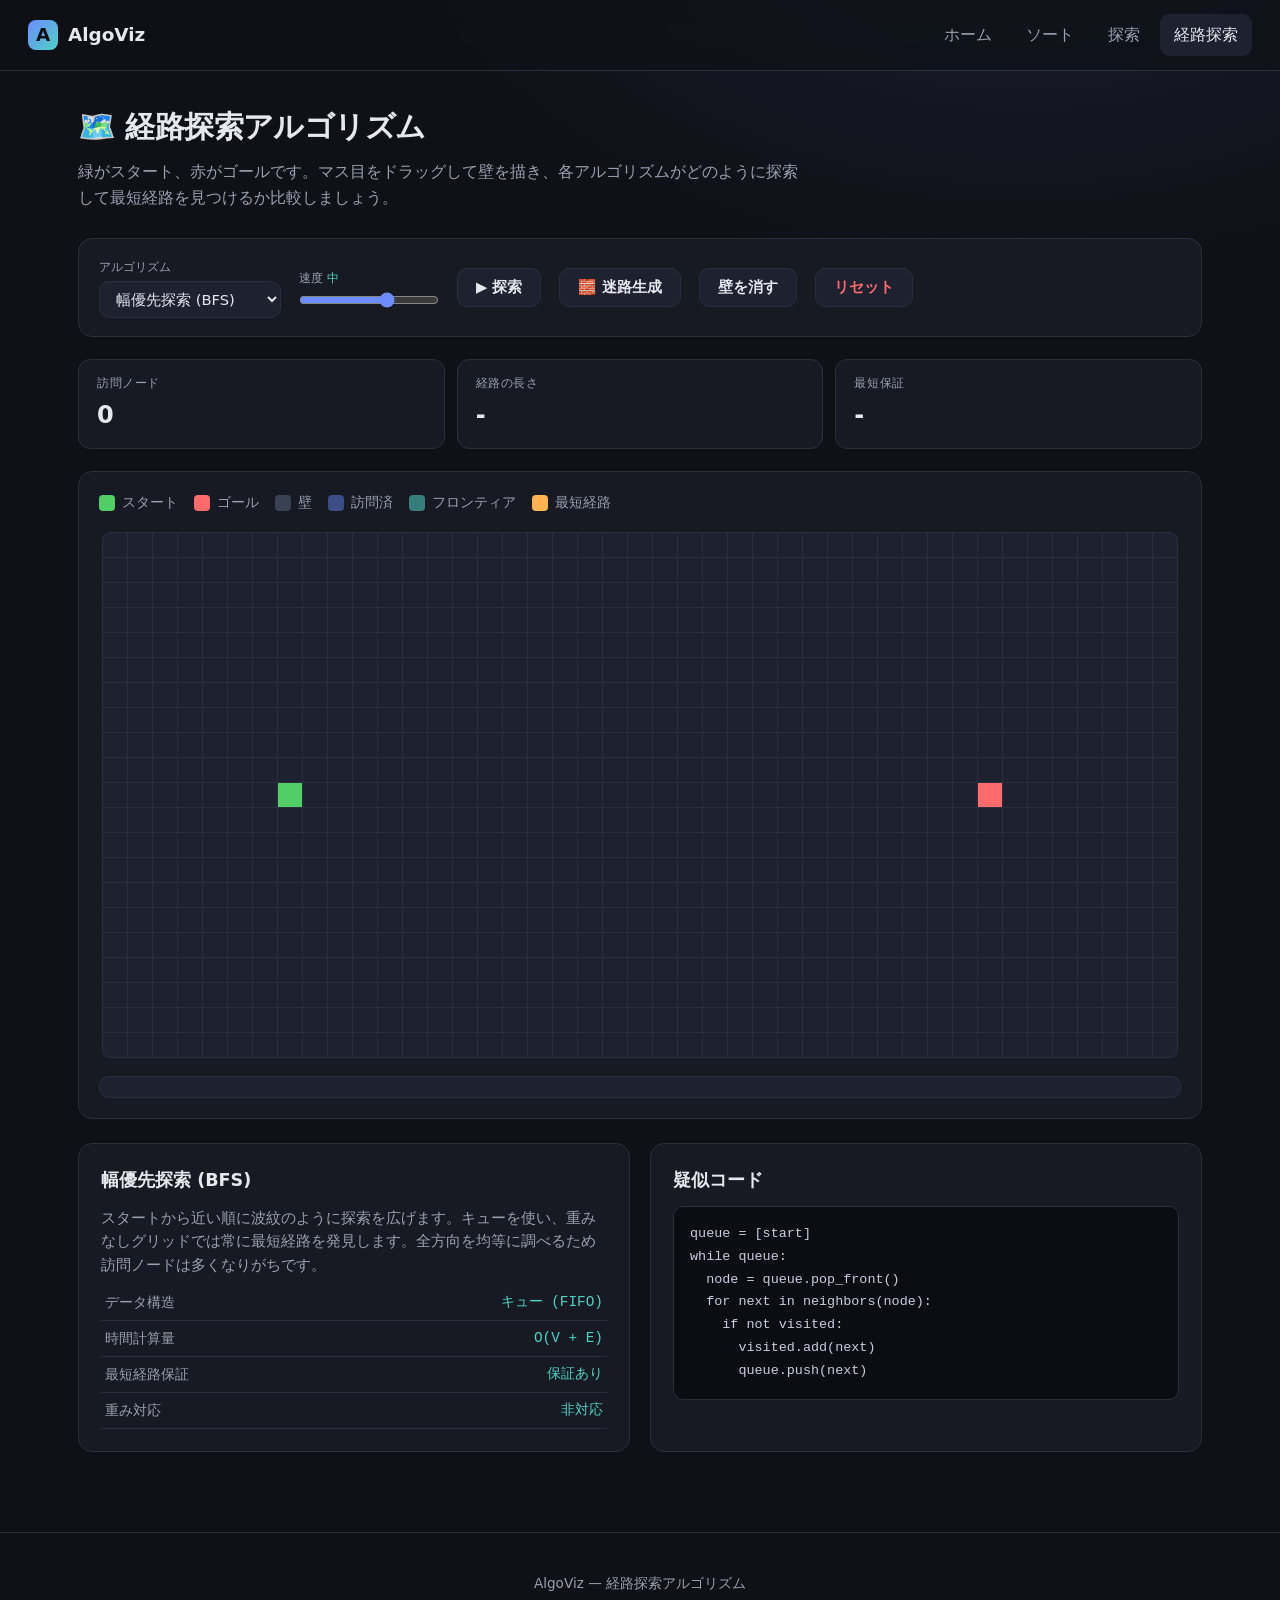
==== pathfinding.html @ 56dbacc3 "アルゴリズム可視化学習サイト AlgoViz を追加 ソート・探索・経路探索の代表的なアルゴリズムをインタラクティブに 可視化して学べる静的サイト。ビルド不要・依存ライブラリなし。  - ソート: バ" ====
<!DOCTYPE html>
<html lang="ja">
<head>
<meta charset="UTF-8">
<meta name="viewport" content="width=device-width, initial-scale=1.0">
<title>経路探索アルゴリズム — AlgoViz</title>
<link rel="stylesheet" href="css/style.css">
<link rel="icon" href="data:image/svg+xml,<svg xmlns='http://www.w3.org/2000/svg' viewBox='0 0 100 100'><text y='.9em' font-size='90'>🗺️</text></svg>">
</head>
<body>
<nav class="nav">
  <a class="brand" href="index.html"><span class="logo">A</span>AlgoViz</a>
  <a class="link" href="index.html">ホーム</a>
  <a class="link" href="sorting.html">ソート</a>
  <a class="link" href="searching.html">探索</a>
  <a class="link active" href="pathfinding.html">経路探索</a>
</nav>

<div class="container">
  <div class="page-head">
    <h1>🗺️ 経路探索アルゴリズム</h1>
    <p>緑がスタート、赤がゴールです。マス目をドラッグして壁を描き、各アルゴリズムがどのように探索して最短経路を見つけるか比較しましょう。</p>
  </div>

  <div class="panel">
    <div class="control">
      <label for="algo">アルゴリズム</label>
      <select id="algo">
        <option value="bfs">幅優先探索 (BFS)</option>
        <option value="dfs">深さ優先探索 (DFS)</option>
        <option value="dijkstra">ダイクストラ法</option>
        <option value="astar">A* (エースター)</option>
      </select>
    </div>
    <div class="control">
      <label for="speed">速度 <span class="value" id="speedVal">中</span></label>
      <input type="range" id="speed" min="1" max="100" value="65">
    </div>
    <button class="btn" id="run">▶ 探索</button>
    <button class="btn" id="maze">🧱 迷路生成</button>
    <button class="btn" id="clearWalls">壁を消す</button>
    <button class="btn danger" id="reset">リセット</button>
  </div>

  <div class="stats">
    <div class="stat"><div class="k">訪問ノード</div><div class="v" id="visited">0</div></div>
    <div class="stat"><div class="k">経路の長さ</div><div class="v" id="pathLen">-</div></div>
    <div class="stat"><div class="k">最短保証</div><div class="v" id="optimal">-</div></div>
  </div>

  <div class="viz">
    <div class="legend">
      <div class="item"><span class="sw" style="background:var(--success)"></span>スタート</div>
      <div class="item"><span class="sw" style="background:var(--danger)"></span>ゴール</div>
      <div class="item"><span class="sw" style="background:#3a4152"></span>壁</div>
      <div class="item"><span class="sw" style="background:rgba(108,140,255,.45)"></span>訪問済</div>
      <div class="item"><span class="sw" style="background:rgba(79,209,197,.55)"></span>フロンティア</div>
      <div class="item"><span class="sw" style="background:var(--accent-warm)"></span>最短経路</div>
    </div>
    <div class="grid-wrap">
      <div class="grid-board" id="board"></div>
    </div>
    <div class="msg" id="msg" style="margin-top:18px"></div>
  </div>

  <div class="info-grid">
    <div class="info-box">
      <h3 id="infoName"></h3>
      <p id="infoDesc"></p>
      <table class="complexity-table">
        <tr><td>データ構造</td><td id="cDs"></td></tr>
        <tr><td>時間計算量</td><td id="cTime"></td></tr>
        <tr><td>最短経路保証</td><td id="cOpt"></td></tr>
        <tr><td>重み対応</td><td id="cWeight"></td></tr>
      </table>
    </div>
    <div class="info-box">
      <h3>疑似コード</h3>
      <pre class="code" id="pseudo"></pre>
    </div>
  </div>
</div>

<footer class="footer">AlgoViz — 経路探索アルゴリズム</footer>
<script src="js/pathfinding.js"></script>
</body>
</html>
---- css/style.css ----
:root {
  --bg: #0f1117;
  --bg-elev: #171a23;
  --bg-elev-2: #1e2230;
  --border: #2a2f3d;
  --text: #e6e8ee;
  --text-dim: #9aa0b0;
  --accent: #6c8cff;
  --accent-2: #4fd1c5;
  --accent-warm: #ffb454;
  --danger: #ff6b6b;
  --success: #51cf66;
  --shadow: 0 8px 30px rgba(0, 0, 0, 0.35);
  --radius: 14px;
  --font: "Segoe UI", "Hiragino Kaku Gothic ProN", "Meiryo", system-ui, -apple-system, sans-serif;
  --mono: "SFMono-Regular", "Consolas", "Menlo", monospace;
}

* { box-sizing: border-box; margin: 0; padding: 0; }

html { scroll-behavior: smooth; }

body {
  font-family: var(--font);
  background: radial-gradient(1200px 800px at 80% -10%, #1b2033 0%, var(--bg) 55%);
  color: var(--text);
  line-height: 1.6;
  min-height: 100vh;
}

a { color: var(--accent); text-decoration: none; }
a:hover { color: var(--accent-2); }

/* ---------- Nav ---------- */
.nav {
  position: sticky;
  top: 0;
  z-index: 50;
  display: flex;
  align-items: center;
  gap: 6px;
  padding: 14px 28px;
  background: rgba(15, 17, 23, 0.72);
  backdrop-filter: blur(12px);
  border-bottom: 1px solid var(--border);
}
.nav .brand {
  font-weight: 700;
  font-size: 1.15rem;
  margin-right: auto;
  display: flex;
  align-items: center;
  gap: 10px;
  color: var(--text);
}
.nav .brand .logo {
  width: 30px; height: 30px;
  display: grid; place-items: center;
  border-radius: 8px;
  background: linear-gradient(135deg, var(--accent), var(--accent-2));
  color: #0b0d13; font-weight: 800;
}
.nav a.link {
  padding: 8px 14px;
  border-radius: 9px;
  color: var(--text-dim);
  font-weight: 500;
  transition: background .15s, color .15s;
}
.nav a.link:hover { background: var(--bg-elev-2); color: var(--text); }
.nav a.link.active { background: var(--bg-elev-2); color: var(--text); }

/* ---------- Layout ---------- */
.container { max-width: 1180px; margin: 0 auto; padding: 32px 28px 80px; }

.page-head { margin-bottom: 28px; }
.page-head h1 { font-size: 1.9rem; letter-spacing: -0.02em; }
.page-head p { color: var(--text-dim); margin-top: 8px; max-width: 720px; }

/* ---------- Hero ---------- */
.hero {
  text-align: center;
  padding: 70px 20px 40px;
}
.hero h1 {
  font-size: clamp(2rem, 5vw, 3.4rem);
  letter-spacing: -0.03em;
  line-height: 1.15;
  background: linear-gradient(120deg, #fff 20%, var(--accent) 60%, var(--accent-2));
  -webkit-background-clip: text;
  background-clip: text;
  color: transparent;
}
.hero p {
  color: var(--text-dim);
  font-size: 1.12rem;
  max-width: 640px;
  margin: 18px auto 0;
}
.hero .badge {
  display: inline-block;
  padding: 6px 14px;
  border-radius: 999px;
  border: 1px solid var(--border);
  background: var(--bg-elev);
  color: var(--text-dim);
  font-size: .85rem;
  margin-bottom: 22px;
}

/* ---------- Cards grid ---------- */
.grid {
  display: grid;
  grid-template-columns: repeat(auto-fill, minmax(280px, 1fr));
  gap: 20px;
  margin-top: 40px;
}
.card {
  display: block;
  background: var(--bg-elev);
  border: 1px solid var(--border);
  border-radius: var(--radius);
  padding: 24px;
  transition: transform .18s ease, border-color .18s, box-shadow .18s;
}
.card:hover {
  transform: translateY(-4px);
  border-color: var(--accent);
  box-shadow: var(--shadow);
}
.card .icon {
  width: 46px; height: 46px;
  border-radius: 12px;
  display: grid; place-items: center;
  font-size: 1.5rem;
  margin-bottom: 16px;
  background: var(--bg-elev-2);
}
.card h3 { color: var(--text); font-size: 1.2rem; }
.card p { color: var(--text-dim); margin-top: 8px; font-size: .95rem; }
.card .tags { margin-top: 14px; display: flex; flex-wrap: wrap; gap: 6px; }
.tag {
  font-size: .75rem;
  padding: 3px 9px;
  border-radius: 999px;
  background: var(--bg-elev-2);
  color: var(--text-dim);
  border: 1px solid var(--border);
}

/* ---------- Controls ---------- */
.panel {
  background: var(--bg-elev);
  border: 1px solid var(--border);
  border-radius: var(--radius);
  padding: 18px 20px;
  margin-bottom: 22px;
  display: flex;
  flex-wrap: wrap;
  align-items: center;
  gap: 14px 18px;
}
.control { display: flex; flex-direction: column; gap: 4px; }
.control label { font-size: .78rem; color: var(--text-dim); }
.control .value { font-size: .78rem; color: var(--accent-2); font-variant-numeric: tabular-nums; }

button, select, input[type="text"] {
  font-family: var(--font);
  font-size: .92rem;
}
.btn {
  padding: 9px 18px;
  border-radius: 10px;
  border: 1px solid var(--border);
  background: var(--bg-elev-2);
  color: var(--text);
  cursor: pointer;
  font-weight: 600;
  transition: background .15s, transform .1s, border-color .15s;
}
.btn:hover { background: #262b3a; border-color: var(--accent); }
.btn:active { transform: scale(.97); }
.btn:disabled { opacity: .45; cursor: not-allowed; }
.btn.primary {
  background: linear-gradient(135deg, var(--accent), #5a78e0);
  border-color: transparent;
  color: #fff;
}
.btn.primary:hover { filter: brightness(1.08); }
.btn.danger { color: var(--danger); }

select, input[type="text"] {
  padding: 8px 12px;
  border-radius: 10px;
  border: 1px solid var(--border);
  background: var(--bg-elev-2);
  color: var(--text);
  cursor: pointer;
}
input[type="range"] { cursor: pointer; accent-color: var(--accent); width: 140px; }

/* ---------- Stats bar ---------- */
.stats {
  display: flex;
  flex-wrap: wrap;
  gap: 12px;
  margin-bottom: 22px;
}
.stat {
  flex: 1;
  min-width: 130px;
  background: var(--bg-elev);
  border: 1px solid var(--border);
  border-radius: 12px;
  padding: 14px 18px;
}
.stat .k { font-size: .75rem; color: var(--text-dim); text-transform: uppercase; letter-spacing: .05em; }
.stat .v { font-size: 1.5rem; font-weight: 700; font-variant-numeric: tabular-nums; margin-top: 2px; }

/* ---------- Sorting viz ---------- */
.viz {
  background: var(--bg-elev);
  border: 1px solid var(--border);
  border-radius: var(--radius);
  padding: 20px;
  min-height: 360px;
}
.bars {
  display: flex;
  align-items: flex-end;
  gap: 2px;
  height: 340px;
}
.bar {
  flex: 1;
  background: var(--accent);
  border-radius: 3px 3px 0 0;
  transition: height .08s linear;
}
.bar.compare { background: var(--accent-warm); }
.bar.swap { background: var(--danger); }
.bar.sorted { background: var(--success); }
.bar.pivot { background: #c88cff; }

/* ---------- Array cells (searching) ---------- */
.cells {
  display: flex;
  flex-wrap: wrap;
  gap: 8px;
  justify-content: center;
  padding: 30px 10px;
}
.cell {
  width: 54px; height: 54px;
  display: grid; place-items: center;
  border-radius: 10px;
  background: var(--bg-elev-2);
  border: 2px solid var(--border);
  font-weight: 700;
  font-variant-numeric: tabular-nums;
  transition: all .2s;
  position: relative;
}
.cell .idx {
  position: absolute;
  bottom: -20px;
  font-size: .68rem;
  color: var(--text-dim);
  font-weight: 400;
}
.cell.active { border-color: var(--accent-warm); background: rgba(255,180,84,.15); transform: translateY(-4px); }
.cell.range { border-color: var(--accent); }
.cell.excluded { opacity: .3; }
.cell.found { border-color: var(--success); background: rgba(81,207,102,.2); transform: scale(1.08); }
.cell.mid { border-color: #c88cff; }

/* ---------- Grid (pathfinding) ---------- */
.grid-wrap { display: flex; justify-content: center; }
.grid-board {
  display: grid;
  gap: 1px;
  background: var(--border);
  border: 1px solid var(--border);
  border-radius: 8px;
  overflow: hidden;
  user-select: none;
}
.node {
  width: 24px; height: 24px;
  background: var(--bg-elev-2);
  cursor: pointer;
  transition: background .12s;
}
.node.wall { background: #3a4152; }
.node.start { background: var(--success); }
.node.end { background: var(--danger); }
.node.visited { background: rgba(108,140,255,.45); animation: pop .3s ease; }
.node.frontier { background: rgba(79,209,197,.55); }
.node.path { background: var(--accent-warm); }
@keyframes pop { 0% { transform: scale(.4); } 100% { transform: scale(1); } }

/* ---------- Info / pseudocode ---------- */
.info-grid {
  display: grid;
  grid-template-columns: 1fr 1fr;
  gap: 20px;
  margin-top: 24px;
}
@media (max-width: 820px) { .info-grid { grid-template-columns: 1fr; } }
.info-box {
  background: var(--bg-elev);
  border: 1px solid var(--border);
  border-radius: var(--radius);
  padding: 22px;
}
.info-box h3 { margin-bottom: 12px; font-size: 1.1rem; }
.info-box p { color: var(--text-dim); font-size: .92rem; }
.complexity-table { width: 100%; border-collapse: collapse; margin-top: 8px; font-size: .9rem; }
.complexity-table td { padding: 6px 4px; border-bottom: 1px solid var(--border); }
.complexity-table td:first-child { color: var(--text-dim); }
.complexity-table td:last-child { text-align: right; font-family: var(--mono); color: var(--accent-2); }
pre.code {
  background: #0b0d13;
  border: 1px solid var(--border);
  border-radius: 10px;
  padding: 16px;
  overflow-x: auto;
  font-family: var(--mono);
  font-size: .84rem;
  line-height: 1.7;
  color: #c8cde0;
}
pre.code .kw { color: #ff8ab4; }
pre.code .fn { color: var(--accent-2); }
pre.code .cm { color: #6b7280; font-style: italic; }
pre.code .hl { background: rgba(255,180,84,.18); display: block; margin: 0 -16px; padding: 0 16px; }

.legend { display: flex; flex-wrap: wrap; gap: 16px; margin-bottom: 18px; font-size: .85rem; color: var(--text-dim); }
.legend .item { display: flex; align-items: center; gap: 7px; }
.legend .sw { width: 16px; height: 16px; border-radius: 4px; }

.footer {
  text-align: center;
  color: var(--text-dim);
  font-size: .85rem;
  padding: 40px 20px;
  border-top: 1px solid var(--border);
}

.msg {
  padding: 10px 16px;
  border-radius: 10px;
  font-size: .9rem;
  background: var(--bg-elev-2);
  border: 1px solid var(--border);
  color: var(--text-dim);
  min-height: 20px;
}
.msg.ok { color: var(--success); border-color: rgba(81,207,102,.4); }
.msg.warn { color: var(--accent-warm); border-color: rgba(255,180,84,.4); }
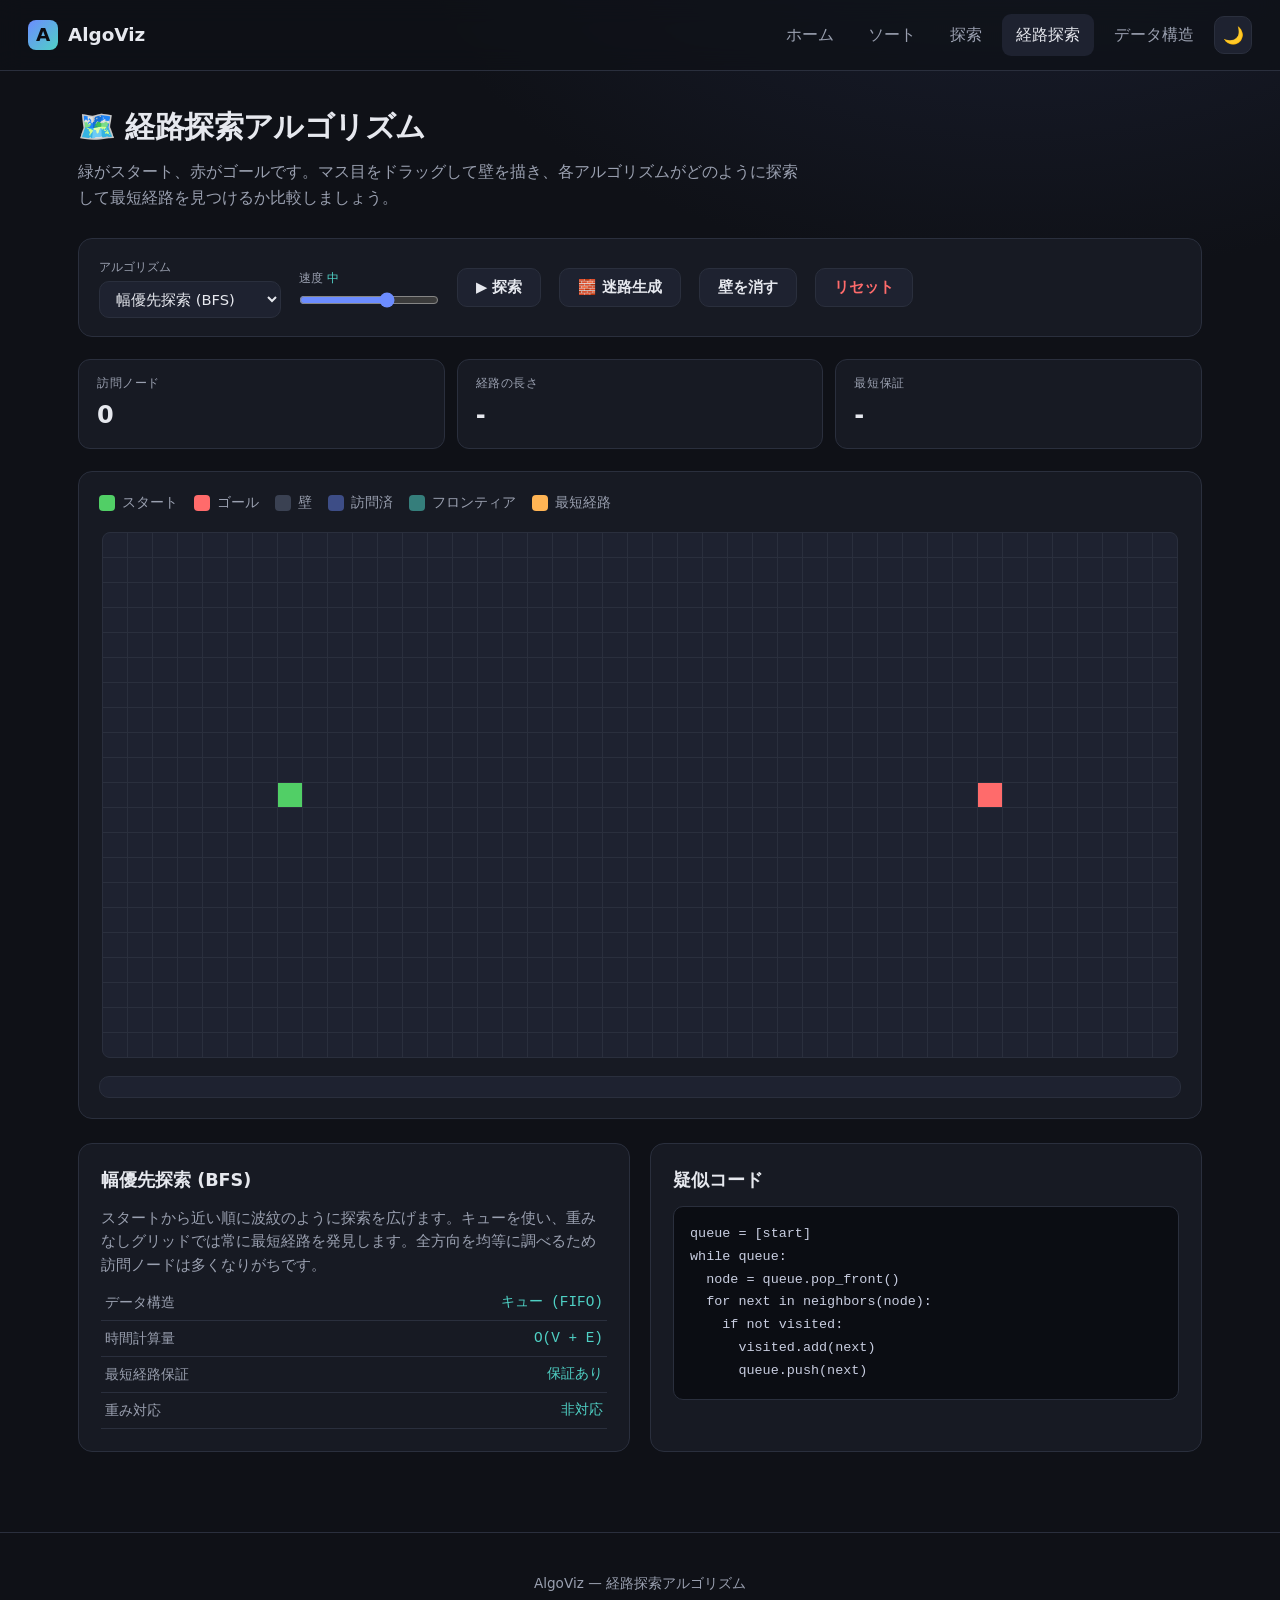
==== commit 1177122c: "機能拡張: タイムライン制御・データ構造ページ・テーマ切替を追加 - ソート: 再生/一時停止/1ステップ前後/スクラブのタイムライン制御を追加   （任意の途中状態を再現できるステップ再構築モデルに" ====
--- a/pathfinding.html
+++ b/pathfinding.html
@@ -6,6 +6,7 @@
 <title>経路探索アルゴリズム — AlgoViz</title>
 <link rel="stylesheet" href="css/style.css">
 <link rel="icon" href="data:image/svg+xml,<svg xmlns='http://www.w3.org/2000/svg' viewBox='0 0 100 100'><text y='.9em' font-size='90'>🗺️</text></svg>">
+<script src="js/theme.js"></script>
 </head>
 <body>
 <nav class="nav">
@@ -14,6 +15,8 @@
   <a class="link" href="sorting.html">ソート</a>
   <a class="link" href="searching.html">探索</a>
   <a class="link active" href="pathfinding.html">経路探索</a>
+  <a class="link" href="structures.html">データ構造</a>
+  <button class="theme-toggle" id="themeToggle" aria-label="テーマ切替">🌙</button>
 </nav>
 
 <div class="container">
--- a/css/style.css
+++ b/css/style.css
@@ -358,3 +358,150 @@
 }
 .msg.ok { color: var(--success); border-color: rgba(81,207,102,.4); }
 .msg.warn { color: var(--accent-warm); border-color: rgba(255,180,84,.4); }
+
+/* ==================================================================
+   Light theme
+   ================================================================== */
+:root[data-theme="light"] {
+  --bg: #f5f7fc;
+  --bg-elev: #ffffff;
+  --bg-elev-2: #eef1f8;
+  --border: #dbe0ec;
+  --text: #1a1e28;
+  --text-dim: #5c6474;
+  --shadow: 0 8px 30px rgba(40, 55, 100, 0.12);
+}
+:root[data-theme="light"] body {
+  background: radial-gradient(1200px 800px at 80% -10%, #e2e9f8 0%, var(--bg) 55%);
+}
+:root[data-theme="light"] .hero h1 {
+  background: linear-gradient(120deg, #1a1e28 20%, var(--accent) 60%, var(--accent-2));
+  -webkit-background-clip: text; background-clip: text;
+}
+:root[data-theme="light"] .nav { background: rgba(255, 255, 255, 0.75); }
+:root[data-theme="light"] .btn:hover { background: #e4e9f4; }
+:root[data-theme="light"] .node.wall { background: #4a5468; }
+
+/* Theme toggle */
+.theme-toggle {
+  width: 38px; height: 38px;
+  display: grid; place-items: center;
+  border-radius: 10px;
+  border: 1px solid var(--border);
+  background: var(--bg-elev-2);
+  color: var(--text);
+  cursor: pointer;
+  font-size: 1.05rem;
+  transition: border-color .15s, transform .1s;
+}
+.theme-toggle:hover { border-color: var(--accent); }
+.theme-toggle:active { transform: scale(.92); }
+
+/* ==================================================================
+   Timeline controls
+   ================================================================== */
+.timeline { gap: 10px 12px; }
+.timeline #scrub { flex: 1; min-width: 160px; }
+.timeline .value { min-width: 78px; text-align: right; }
+
+/* ==================================================================
+   Data structures page
+   ================================================================== */
+.tabs { display: flex; flex-wrap: wrap; gap: 8px; margin-bottom: 22px; }
+.tab {
+  padding: 9px 18px;
+  border-radius: 10px;
+  border: 1px solid var(--border);
+  background: var(--bg-elev);
+  color: var(--text-dim);
+  cursor: pointer;
+  font-weight: 600;
+  transition: background .15s, color .15s, border-color .15s;
+}
+.tab:hover { color: var(--text); }
+.tab.active { background: var(--bg-elev-2); color: var(--text); border-color: var(--accent); }
+
+.ds-area {
+  min-height: 360px;
+  display: grid;
+  place-items: center;
+  padding: 20px;
+}
+
+/* Stack & Queue items */
+.stack {
+  display: flex;
+  flex-direction: column-reverse;
+  gap: 6px;
+  align-items: center;
+  justify-content: flex-start;
+  min-height: 320px;
+  position: relative;
+}
+.stack-base {
+  width: 180px; height: 4px;
+  background: var(--border);
+  border-radius: 2px;
+  margin-top: 6px;
+}
+.queue {
+  display: flex;
+  flex-direction: row;
+  gap: 8px;
+  align-items: center;
+  min-height: 100px;
+  flex-wrap: wrap;
+  justify-content: center;
+}
+.ds-item {
+  min-width: 110px;
+  padding: 14px 18px;
+  text-align: center;
+  border-radius: 12px;
+  background: var(--bg-elev-2);
+  border: 2px solid var(--border);
+  font-weight: 700;
+  font-size: 1.1rem;
+  font-variant-numeric: tabular-nums;
+  animation: dsIn .28s ease;
+  position: relative;
+}
+.ds-item .tagpos {
+  position: absolute;
+  top: -22px; left: 50%; transform: translateX(-50%);
+  font-size: .68rem; color: var(--text-dim); font-weight: 500; white-space: nowrap;
+}
+.queue .ds-item .tagpos { top: auto; bottom: -22px; }
+.ds-item.top, .ds-item.front, .ds-item.rear { border-color: var(--accent); }
+.ds-item.active { border-color: var(--accent-warm); background: rgba(255,180,84,.15); }
+.ds-item.leaving { animation: dsOut .3s ease forwards; }
+@keyframes dsIn { from { opacity: 0; transform: translateY(-14px) scale(.9); } to { opacity: 1; transform: none; } }
+@keyframes dsOut { to { opacity: 0; transform: translateY(-14px) scale(.85); } }
+
+.empty-note { color: var(--text-dim); font-size: .95rem; }
+
+/* BST tree */
+.tree-wrap { width: 100%; overflow-x: auto; }
+.tree-svg { display: block; margin: 0 auto; min-width: 100%; }
+.tree-svg line { stroke: var(--border); stroke-width: 2.5; transition: stroke .2s; }
+.tree-svg circle {
+  fill: var(--bg-elev-2);
+  stroke: var(--border);
+  stroke-width: 2.5;
+  transition: fill .2s, stroke .2s;
+}
+.tree-svg circle.active { fill: rgba(255,180,84,.22); stroke: var(--accent-warm); }
+.tree-svg circle.visit  { fill: rgba(108,140,255,.28); stroke: var(--accent); }
+.tree-svg circle.found  { fill: rgba(81,207,102,.22); stroke: var(--success); }
+.tree-svg text { fill: var(--text); font-weight: 700; font-size: 14px; text-anchor: middle; dominant-baseline: central; }
+
+.seq { display: flex; gap: 8px; flex-wrap: wrap; margin-top: 18px; justify-content: center; }
+.seq .s {
+  padding: 7px 13px;
+  border-radius: 9px;
+  background: var(--bg-elev-2);
+  border: 1px solid var(--border);
+  font-weight: 700;
+  font-variant-numeric: tabular-nums;
+  animation: dsIn .25s ease;
+}
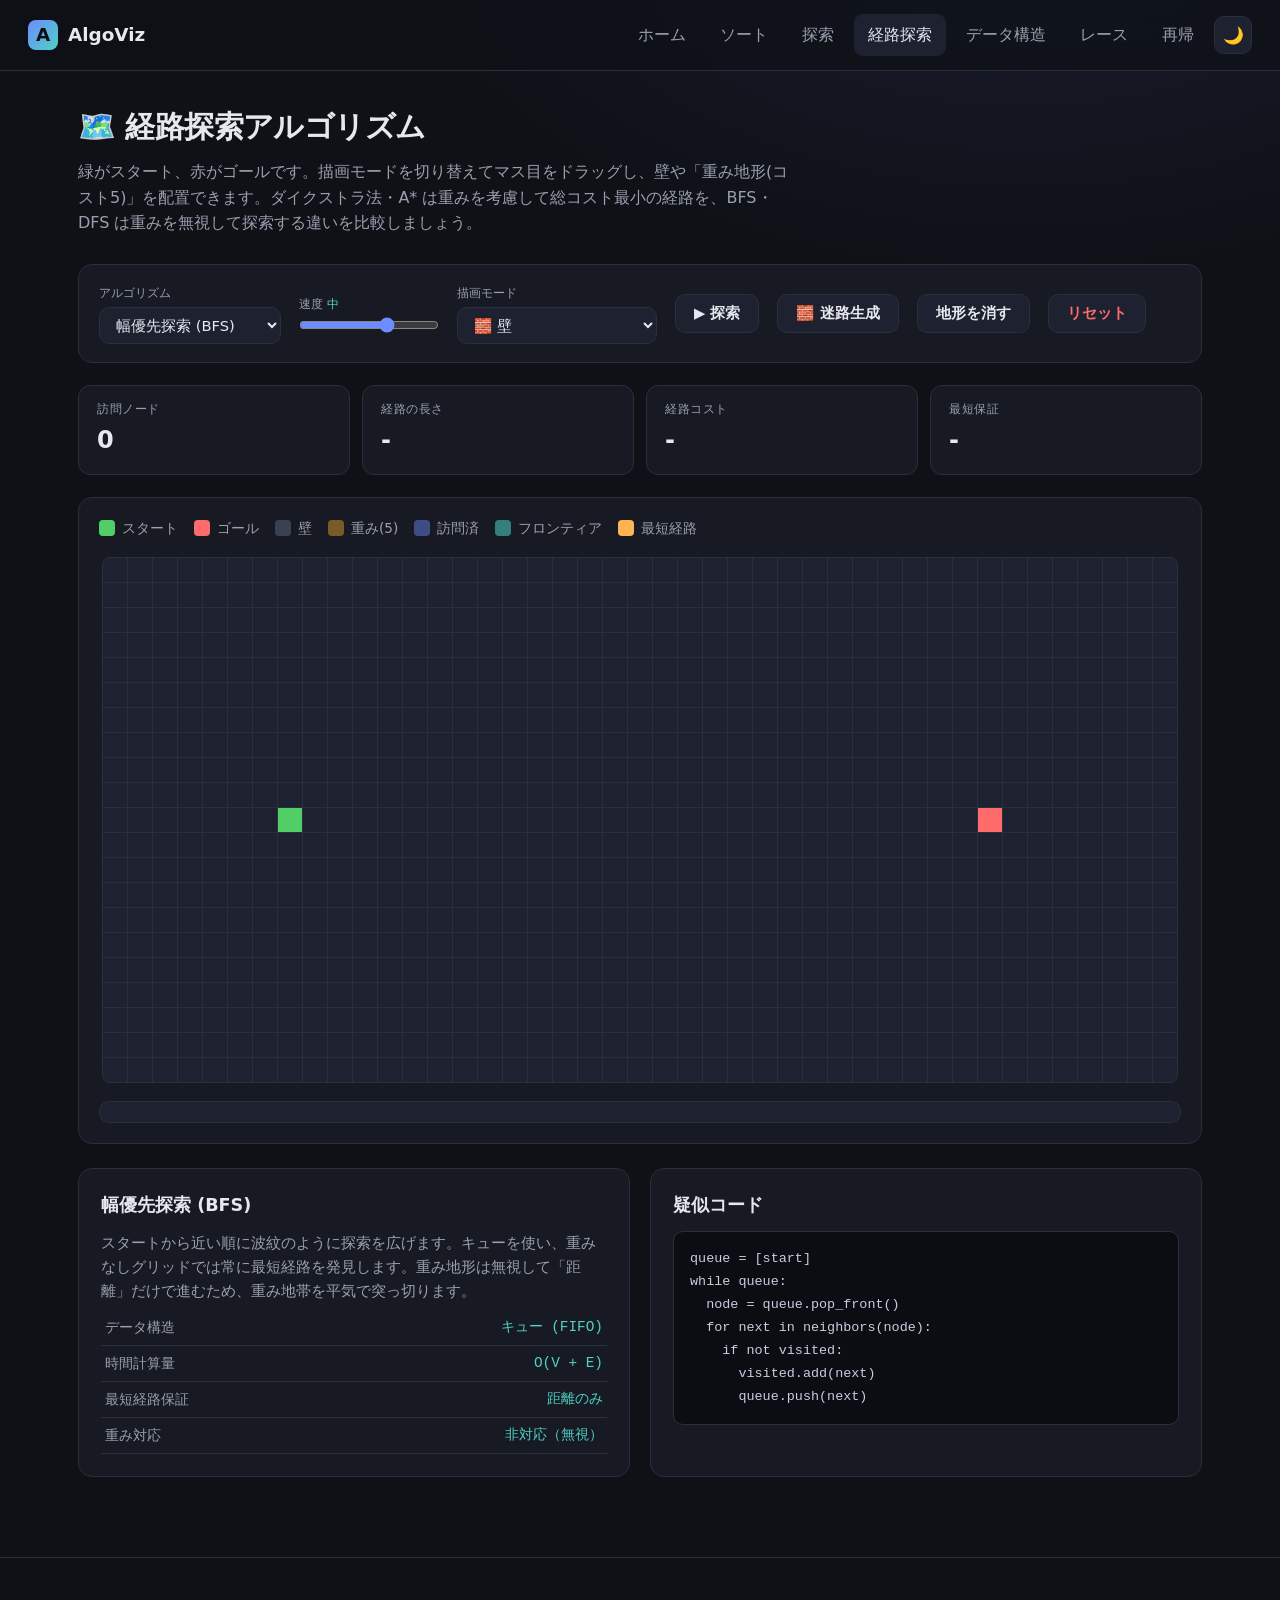
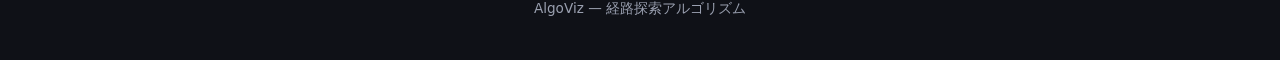
==== commit e97152af: "機能拡張: 重み付き経路探索・ソートレース・再帰の可視化を追加 - 経路探索: 重み地形(コスト5)の描画に対応   - 描画モードを壁/重みで切替、経路コスト統計を追加   - Dijkstra/A" ====
--- a/pathfinding.html
+++ b/pathfinding.html
@@ -16,13 +16,15 @@
   <a class="link" href="searching.html">探索</a>
   <a class="link active" href="pathfinding.html">経路探索</a>
   <a class="link" href="structures.html">データ構造</a>
+  <a class="link" href="race.html">レース</a>
+  <a class="link" href="recursion.html">再帰</a>
   <button class="theme-toggle" id="themeToggle" aria-label="テーマ切替">🌙</button>
 </nav>
 
 <div class="container">
   <div class="page-head">
     <h1>🗺️ 経路探索アルゴリズム</h1>
-    <p>緑がスタート、赤がゴールです。マス目をドラッグして壁を描き、各アルゴリズムがどのように探索して最短経路を見つけるか比較しましょう。</p>
+    <p>緑がスタート、赤がゴールです。描画モードを切り替えてマス目をドラッグし、壁や「重み地形(コスト5)」を配置できます。ダイクストラ法・A* は重みを考慮して総コスト最小の経路を、BFS・DFS は重みを無視して探索する違いを比較しましょう。</p>
   </div>
 
   <div class="panel">
@@ -39,15 +41,23 @@
       <label for="speed">速度 <span class="value" id="speedVal">中</span></label>
       <input type="range" id="speed" min="1" max="100" value="65">
     </div>
+    <div class="control">
+      <label for="brush">描画モード</label>
+      <select id="brush">
+        <option value="wall">🧱 壁</option>
+        <option value="weight">🏔️ 重み地形 (コスト5)</option>
+      </select>
+    </div>
     <button class="btn" id="run">▶ 探索</button>
     <button class="btn" id="maze">🧱 迷路生成</button>
-    <button class="btn" id="clearWalls">壁を消す</button>
+    <button class="btn" id="clearWalls">地形を消す</button>
     <button class="btn danger" id="reset">リセット</button>
   </div>
 
   <div class="stats">
     <div class="stat"><div class="k">訪問ノード</div><div class="v" id="visited">0</div></div>
     <div class="stat"><div class="k">経路の長さ</div><div class="v" id="pathLen">-</div></div>
+    <div class="stat"><div class="k">経路コスト</div><div class="v" id="pathCost">-</div></div>
     <div class="stat"><div class="k">最短保証</div><div class="v" id="optimal">-</div></div>
   </div>
 
@@ -56,6 +66,7 @@
       <div class="item"><span class="sw" style="background:var(--success)"></span>スタート</div>
       <div class="item"><span class="sw" style="background:var(--danger)"></span>ゴール</div>
       <div class="item"><span class="sw" style="background:#3a4152"></span>壁</div>
+      <div class="item"><span class="sw" style="background:#7a5a2a"></span>重み(5)</div>
       <div class="item"><span class="sw" style="background:rgba(108,140,255,.45)"></span>訪問済</div>
       <div class="item"><span class="sw" style="background:rgba(79,209,197,.55)"></span>フロンティア</div>
       <div class="item"><span class="sw" style="background:var(--accent-warm)"></span>最短経路</div>
--- a/css/style.css
+++ b/css/style.css
@@ -37,6 +37,7 @@
   top: 0;
   z-index: 50;
   display: flex;
+  flex-wrap: wrap;
   align-items: center;
   gap: 6px;
   padding: 14px 28px;
@@ -44,6 +45,7 @@
   backdrop-filter: blur(12px);
   border-bottom: 1px solid var(--border);
 }
+.nav a.link { white-space: nowrap; }
 .nav .brand {
   font-weight: 700;
   font-size: 1.15rem;
@@ -292,6 +294,10 @@
   transition: background .12s;
 }
 .node.wall { background: #3a4152; }
+.node.weight {
+  background: #7a5a2a;
+  background-image: repeating-linear-gradient(45deg, rgba(255,255,255,.08) 0 3px, transparent 3px 6px);
+}
 .node.start { background: var(--success); }
 .node.end { background: var(--danger); }
 .node.visited { background: rgba(108,140,255,.45); animation: pop .3s ease; }
@@ -381,6 +387,7 @@
 :root[data-theme="light"] .nav { background: rgba(255, 255, 255, 0.75); }
 :root[data-theme="light"] .btn:hover { background: #e4e9f4; }
 :root[data-theme="light"] .node.wall { background: #4a5468; }
+:root[data-theme="light"] .node.weight { background: #c39a5b; }
 
 /* Theme toggle */
 .theme-toggle {
@@ -505,3 +512,110 @@
   font-variant-numeric: tabular-nums;
   animation: dsIn .25s ease;
 }
+
+/* ==================================================================
+   Race page
+   ================================================================== */
+.algo-picker { display: flex; flex-wrap: wrap; gap: 8px; }
+.algo-picker label {
+  display: flex; align-items: center; gap: 7px;
+  padding: 8px 13px;
+  border: 1px solid var(--border);
+  border-radius: 10px;
+  background: var(--bg-elev-2);
+  cursor: pointer;
+  font-size: .88rem;
+  user-select: none;
+  transition: border-color .15s;
+}
+.algo-picker label:hover { border-color: var(--accent); }
+.algo-picker input { accent-color: var(--accent); width: 15px; height: 15px; }
+
+.race-grid {
+  display: grid;
+  grid-template-columns: repeat(auto-fit, minmax(280px, 1fr));
+  gap: 18px;
+}
+.race-panel {
+  background: var(--bg-elev);
+  border: 1px solid var(--border);
+  border-radius: var(--radius);
+  padding: 16px;
+  transition: border-color .2s, box-shadow .2s;
+}
+.race-panel.winner { border-color: var(--success); box-shadow: 0 0 0 2px rgba(81,207,102,.28); }
+.rp-head { display: flex; justify-content: space-between; align-items: center; margin-bottom: 12px; gap: 8px; }
+.rp-name { font-weight: 700; }
+.race-badge {
+  font-size: .72rem;
+  padding: 3px 10px;
+  border-radius: 999px;
+  background: var(--bg-elev-2);
+  border: 1px solid var(--border);
+  color: var(--text-dim);
+  white-space: nowrap;
+}
+.race-badge.run { color: var(--accent-2); border-color: rgba(79,209,197,.4); }
+.race-badge.gold { background: rgba(255,180,84,.18); color: var(--accent-warm); border-color: var(--accent-warm); }
+.mbars { display: flex; align-items: flex-end; gap: 1px; height: 130px; margin-bottom: 12px; }
+.mbar { flex: 1; background: var(--accent); border-radius: 2px 2px 0 0; }
+.mbar.compare { background: var(--accent-warm); }
+.mbar.swap { background: var(--danger); }
+.mbar.sorted { background: var(--success); }
+.rp-stats { display: flex; flex-wrap: wrap; gap: 14px; font-size: .82rem; color: var(--text-dim); }
+.rp-stats b { color: var(--text); font-variant-numeric: tabular-nums; }
+
+/* ==================================================================
+   Recursion page
+   ================================================================== */
+.rec-svg { display: block; margin: 0 auto; min-width: 100%; }
+.rec-svg line { stroke: var(--border); stroke-width: 2; }
+.rec-svg circle { fill: var(--bg-elev-2); stroke: var(--border); stroke-width: 2; transition: fill .15s, stroke .15s; }
+.rec-svg circle.calling { fill: rgba(255,180,84,.25); stroke: var(--accent-warm); }
+.rec-svg circle.returned { fill: rgba(108,140,255,.22); stroke: var(--accent); }
+.rec-svg circle.base { fill: rgba(81,207,102,.2); stroke: var(--success); }
+.rec-svg circle.memo { fill: rgba(200,140,255,.22); stroke: #c88cff; }
+.rec-svg text { fill: var(--text); font-weight: 600; font-size: 12px; text-anchor: middle; dominant-baseline: central; }
+.rec-svg text.sub { fill: var(--text-dim); font-size: 10px; }
+
+/* Tower of Hanoi */
+.hanoi { display: flex; justify-content: space-around; align-items: flex-end; gap: 16px; min-height: 260px; padding: 10px; }
+.peg {
+  position: relative;
+  flex: 1;
+  height: 220px;
+  display: flex;
+  flex-direction: column-reverse;
+  align-items: center;
+  gap: 3px;
+}
+.peg::before {
+  content: '';
+  position: absolute;
+  bottom: 0; left: 8%; right: 8%;
+  height: 8px;
+  background: var(--border);
+  border-radius: 4px;
+}
+.peg::after {
+  content: '';
+  position: absolute;
+  bottom: 8px;
+  width: 8px;
+  height: 190px;
+  background: var(--border);
+  border-radius: 4px;
+}
+.peg .peg-label { position: absolute; bottom: -26px; color: var(--text-dim); font-size: .8rem; }
+.disk {
+  height: 22px;
+  border-radius: 6px;
+  z-index: 1;
+  display: grid;
+  place-items: center;
+  font-size: .72rem;
+  font-weight: 700;
+  color: #0b0d13;
+  transition: background .2s;
+}
+.disk.moving { outline: 2px solid var(--text); }
